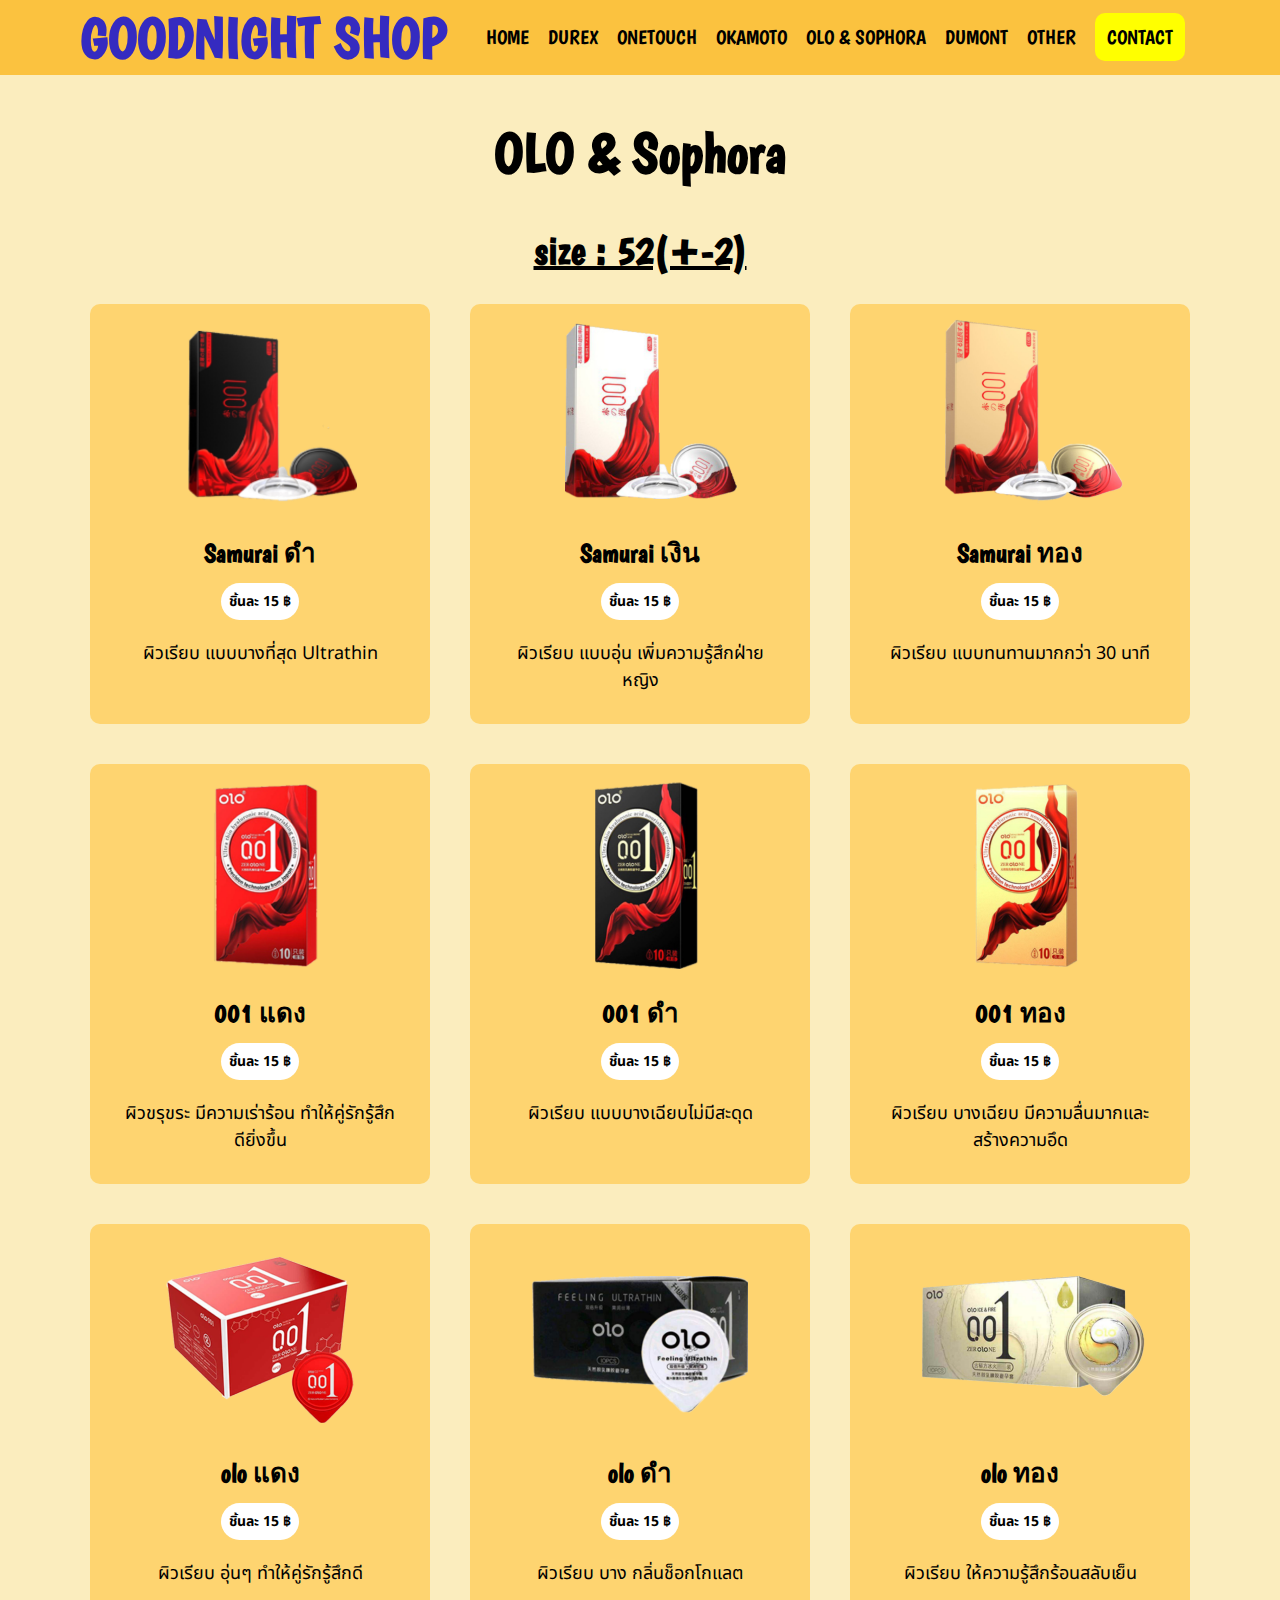
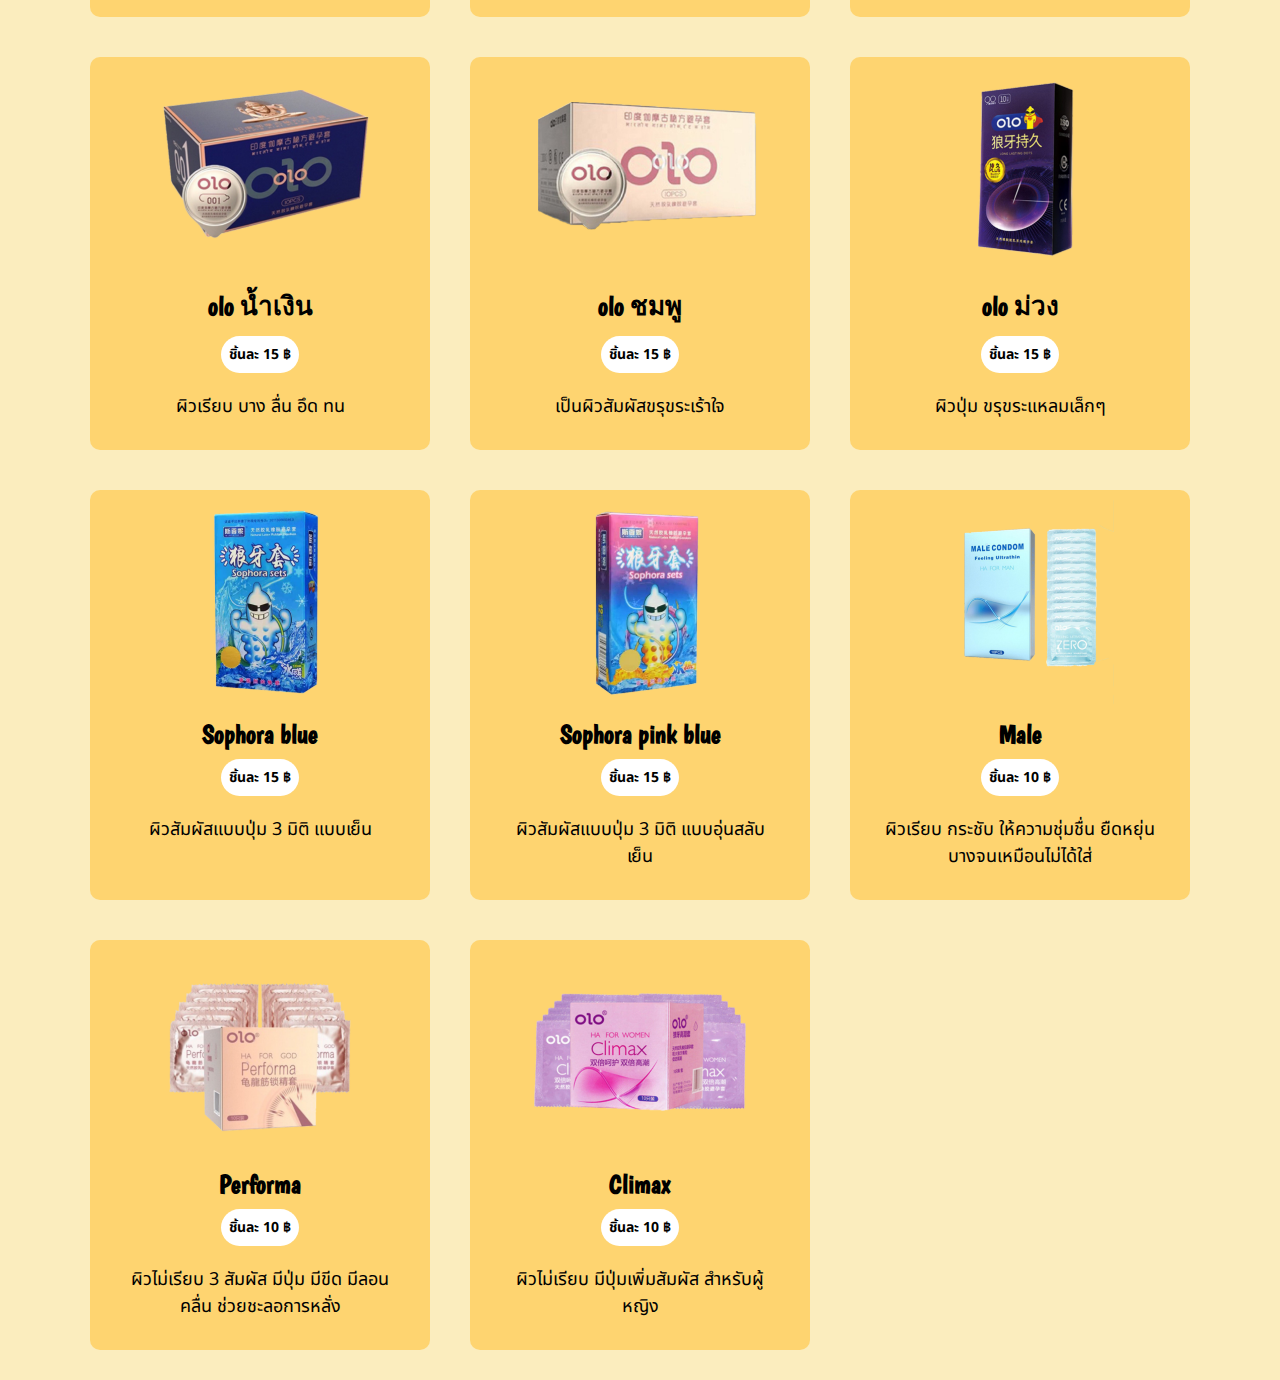
==== page_olo.html @ acbc4075 "Add files via upload" ====
<!DOCTYPE html>
<html lang="en">
<head>
    <meta charset="UTF-8">
    <meta http-equiv="X-UA-Compatible" content="IE=edge">
    <meta name="viewport" content="width=device-width, initial-scale=1.0">
    <title>OLO & Sophora</title>
    <link rel="stylesheet" href="style.css">
    <link rel="stylesheet" href="https://cdnjs.cloudflare.com/ajax/libs/font-awesome/6.1.2/css/all.min.css" integrity="sha512-1sCRPdkRXhBV2PBLUdRb4tMg1w2YPf37qatUFeS7zlBy7jJI8Lf4VHwWfZZfpXtYSLy85pkm9GaYVYMfw5BC1A==" crossorigin="anonymous" referrerpolicy="no-referrer" />
</head>
<body>
    <header>
        <div class="nav">
          <input type="checkbox" id="check">
          <label for="check" class="checkbtn">
              <i class="fa fa-bars"></i>
          </label>  
          <div class="logo">
            <a href="index.html" class="active">Goodnight shop</a>
          </div>

          <ul>
            <li><a href="index.html">Home</a></li>
            <li><a href="page_durex.html">DUREX</a></li>
            <li><a href="page_onetouch.html">ONETOUCH</a></li>
            <li><a href="page_okamoto.html">OKAMOTO</a></li>
            <li><a href="page_olo.html">OLO & SOPHORA</a></li>
            <li><a href="page_dumont.html">DUMONT</a></li>
            <li><a href="page_other.html">OTHER</a></li>
            <!-- <li><a href="about.html" target="_blank">About</a></li> -->
            <li><a class="con" href="https://line.me/ti/g2/PtLPTbnvW4wrSn8e8jEXPaKqJxLhMEvVMEFcNw?utm_source=invitation&utm_medium=link_copy&utm_campaign=default">Contact</a></li>
            <!-- <li><a class="login" href="login.html">Login</a></li> -->
          </ul>
        </div>
  </header>
  <h1>OLO & Sophora</h1>
    <h2>size : 52(+-2)</h2>
  <div class="gallery">
    <div class="area-content">
      <div class="area-grid">

        <div class="grid-item">
          <div class="item-img">
            <img src="shop/samurai_black.png">
          </div>
          <div class="item-text">
            <p>Samurai ดำ</p>
            <div class="money">
              <p>ชิ้นละ 15 ฿</p>
            </div>
                    <a>ผิวเรียบ แบบบางที่สุด Ultrathin</a>
          </div>
          <br>
          
        </div><div class="grid-item">
          <div class="item-img">
            <img src="shop/samurai_sliver.png">
          </div>
          <div class="item-text">
            <p>Samurai เงิน</p>
            <div class="money">
              <p>ชิ้นละ 15 ฿</p>
            </div>
                    <a>ผิวเรียบ แบบอุ่น เพิ่มความรู้สึกฝ่ายหญิง</a>
          </div>
          
        </div><div class="grid-item">
          <div class="item-img">
            <img src="shop/samurai_gold.png">
          </div>
          <div class="item-text">
            <p>Samurai ทอง</p>
            <div class="money">
              <p>ชิ้นละ 15 ฿</p>
            </div>
                    <a>ผิวเรียบ แบบทนทานมากกว่า 30 นาที</a>
          </div>
          
        </div><div class="grid-item">
          <div class="item-img">
            <img src="shop/red.png">
          </div>
          <div class="item-text">
            <p>001 แดง</p>
            <div class="money">
              <p>ชิ้นละ 15 ฿</p>
            </div>
                    <a>ผิวขรุขระ มีความเร่าร้อน ทำให้คู่รักรู้สึกดียิ่งขึ้น</a>
          </div>
          
        </div><div class="grid-item">
          <div class="item-img">
            <img src="shop/black.png">
          </div>
          <div class="item-text">
            <p>001 ดำ</p>
            <div class="money">
              <p>ชิ้นละ 15 ฿</p>
            </div>
                    <a>ผิวเรียบ แบบบางเฉียบไม่มีสะดุด</a>
          </div>
          <br>
          
        </div><div class="grid-item">
          <div class="item-img">
            <img src="shop/gold.png">
          </div>
          <div class="item-text">
            <p>001 ทอง</p>
            <div class="money">
              <p>ชิ้นละ 15 ฿</p>
            </div>
                    <a>ผิวเรียบ บางเฉียบ มีความลื่นมากและสร้างความอึด</a>
          </div>
          
        </div><div class="grid-item">
          <div class="item-img">
            <img src="shop/แดง.png">
          </div>
          <div class="item-text">
            <p>olo แดง</p>
            <div class="money">
              <p>ชิ้นละ 15 ฿</p>
            </div>
                    <a>ผิวเรียบ อุ่นๆ ทำให้คู่รักรู้สึกดี</a>
          </div>
          
        </div><div class="grid-item">
          <div class="item-img">
            <img src="shop/ดำ.png">
          </div>
          <div class="item-text">
            <p>olo ดำ</p>
            <div class="money">
              <p>ชิ้นละ 15 ฿</p>
            </div>
                    <a>ผิวเรียบ บาง กลิ่นช็อกโกแลต</a>
          </div>
          
        </div><div class="grid-item">
          <div class="item-img">
            <img src="shop/ทอง.png">
          </div>
          <div class="item-text">
            <p>olo ทอง</p>
            <div class="money">
              <p>ชิ้นละ 15 ฿</p>
            </div>
                    <a>ผิวเรียบ ให้ความรู้สึกร้อนสลับเย็น</a>
          </div>
          
        </div><div class="grid-item">
          <div class="item-img">
            <img src="shop/น้ำเงิน.png">
          </div>
          <div class="item-text">
            <p>olo น้ำเงิน</p>
            <div class="money">
              <p>ชิ้นละ 15 ฿</p>
            </div>
                    <a>ผิวเรียบ บาง ลื่น อึด ทน </a>
          </div>
          
        </div><div class="grid-item">
          <div class="item-img">
            <img src="shop/ชมพู.png">
          </div>
          <div class="item-text">
            <p>olo ชมพู</p>
            <div class="money">
              <p>ชิ้นละ 15 ฿</p>
            </div>
                    <a>เป็นผิวสัมผัสขรุขระเร้าใจ</a>
          </div>
          
        </div><div class="grid-item">
          <div class="item-img">
            <img src="shop/ม่วง.png">
          </div>
          <div class="item-text">
            <p>olo ม่วง</p>
            <div class="money">
              <p>ชิ้นละ 15 ฿</p>
            </div>
                    <a>ผิวปุ่ม ขรุขระแหลมเล็กๆ</a>
          </div>
          
        </div><div class="grid-item">
          <div class="item-img">
            <img src="shop/blue.png">
          </div>
          <div class="item-text">
            <p>Sophora blue</p>
            <div class="money">
              <p>ชิ้นละ 15 ฿</p>
            </div>
                    <a>ผิวสัมผัสแบบปุ่ม 3 มิติ แบบเย็น</a>
          </div>
          <br>
          
        </div><div class="grid-item">
          <div class="item-img">
            <img src="shop/pinkblue.png">
          </div>
          <div class="item-text">
            <p>Sophora pink blue</p>
            <div class="money">
              <p>ชิ้นละ 15 ฿</p>
            </div>
                    <a>ผิวสัมผัสแบบปุ่ม 3 มิติ แบบอุ่นสลับเย็น</a>
          </div>
          
        </div><div class="grid-item">
          <div class="item-img">
            <img src="shop/zero.png">
          </div>
          <div class="item-text">
            <p>Male</p>
            <div class="money">
              <p>ชิ้นละ 10 ฿</p>
            </div>
                    <a>ผิวเรียบ กระชับ ให้ความชุ่มชื่น 
                        ยืดหยุ่น บางจนเหมือนไม่ได้ใส่</a>
          </div>
          
        </div><div class="grid-item">
          <div class="item-img">
            <img src="shop/performa.png">
          </div>
          <div class="item-text">
            <p>Performa</p>
            <div class="money">
              <p>ชิ้นละ 10 ฿</p>
            </div>
                    <a>ผิวไม่เรียบ 3 สัมผัส มีปุ่ม มีขีด 
                        มีลอนคลื่น ช่วยชะลอการหลั่ง</a>
          </div>
          
        </div><div class="grid-item">
          <div class="item-img">
            <img src="shop/climax.png">
          </div>
          <div class="item-text">
            <p>Climax</p>
            <div class="money">
              <p>ชิ้นละ 10 ฿</p>
            </div>
                    <a>ผิวไม่เรียบ มีปุ่มเพิ่มสัมผัส
                        สำหรับผู้หญิง</a>
          </div>
          
        </div>

      </div>
    </div>
  </div>
    
</body>
</html>
---- style.css ----
@import url('https://fonts.googleapis.com/css2?family=Merriweather:wght@400;700&family=Rubik&display=swap');
@import url('https://fonts.googleapis.com/css2?family=Noto+Sans+Thai&display=swap');
@import url('https://fonts.googleapis.com/css2?family=Boogaloo&family=Noto+Sans+Thai&display=swap');
@import url('https://fonts.googleapis.com/css2?family=Boogaloo&family=Londrina+Shadow&family=Noto+Sans+Thai&display=swap');
*{
    margin: 0;
    padding: 0;
    box-sizing: border-box;
}
body{
    background-color: #FBEDBE;
}
.img_page{
    width: 100%;
    height: auto;
}
.nav{
    width: 100%;
    height: 75px;
    background-color: #FBC23F;
    line-height: 75px;
    padding: 0 80px;
    display: inline-block;
}
.nav .logo{
    float: left;
}
.nav .logo a{
    font-size: 3.5rem;
    font-weight: 600;
    color: #352bc0;
    
    text-decoration: none;
    text-transform: uppercase;
    font-family: 'Boogaloo', cursive;
    
}
.nav ul{
    float: right;
}
.nav ul li{
    margin-right: 15px;
    list-style: none;
    display: inline-block;
}
.nav ul li a{
    font-size: 20px;
    text-decoration: none;
    color: black;
    text-transform: uppercase;
    font-family: 'Boogaloo', cursive;
}
.nav ul li a:hover{
    background-color: white;
    padding: 8px;
    border-radius: 10px;
    transition: .3s;
}
.checkbtn{
    font-size: 25px;
    cursor: pointer;
    float: right;
    display: none;
}
#check{
    display: none;
}
@media screen and (max-width:1200px){
    .nav{ 
        padding: 0 50px;
        background-color: #FBC23F;
        border-radius: 10px;
        transition: 0.5s;
    }
    .nav .logo a{
        font-size: 30px;
    }
    .checkbtn{
        display: block;
    }
    .nav ul{
        width: 100%;
        height: auto;
        background-color: bisque;
        position: absolute;
        top: 75px;
        left: -100%;
        text-align: center;
        transition: .4s ease;
    }
    .nav ul li{
        padding: 6px 25px;
        margin: 10px 0;
        display: block;
        font-size: 1rem;
        
    }
    .nav ul li:hover{
        background-color: rgb(237, 118, 75);
        transition: .3s;
    }
    .nav ul li a:hover,a.login{
        background: none;
    }
    #check:checked ~ ul{
        left: 0;
    }
    
}
.con{
    background: yellow;
    padding: 12px;
    border-radius: 10px;
}
.login{
    background-color: rgb(244, 255, 86);
    padding: 10px;
    border-radius: 6px;
}
.area-content{
    max-width: 1100px;
    width: 100%;
    margin: 30px auto;
    border-radius: 50%;
}
.area-grid{
    display: grid;
    grid-template-columns: 1fr 1fr 1fr;
    gap: 40px;
}
.grid-item{
    text-align: center;
    background-color: #fed470;
    border-radius: 10px;
    transition: .2s;
}
.grid-item:hover{
    transform: scale(1.1);
}
.item-img img{
    width: 80%;
    height: auto;
    margin-top: 10px;
    border-radius: 10px;
    margin-bottom: 10px;
    
    
}
.item-text{
    padding-bottom: 20px;
}
h1{
    text-align: center;
    margin: 40px 0;
    font-size: 3.5rem;
    font-family: 'Boogaloo', cursive;
}
h2{
    text-align: center;
    font-size: 2.5rem;
    font-family: 'Boogaloo', cursive;
    text-decoration: underline;
}
.information{
    width: 100%;
    text-align: center;
}
.main_infor{
    padding: 8px;
}
.main{
    text-align: left;
}
.item-text .money p{
    background-color: white;
    display: inline-block;
    font-size: 14px;
    margin: 10px 0;
    padding: 8px;
    border-radius: 20px;
    font-family: 'Noto Sans Thai', sans-serif;
}
.price{ 
    background-color: white;
    display: inline-block;
    padding: 8px;
    margin: 15px 10px;
    border-radius: 20px;
    
}

.item-text p{
    font-size: 26px;
    font-weight: bold;
    font-family: 'Boogaloo', cursive;
}
.item-text a{
    
    margin: 10px 0;
    width: 80%;
    font-size: 18px;
    display: inline-block;
    font-family: 'Noto Sans Thai', sans-serif;
}
.item-text .size{
    text-decoration: underline;
}
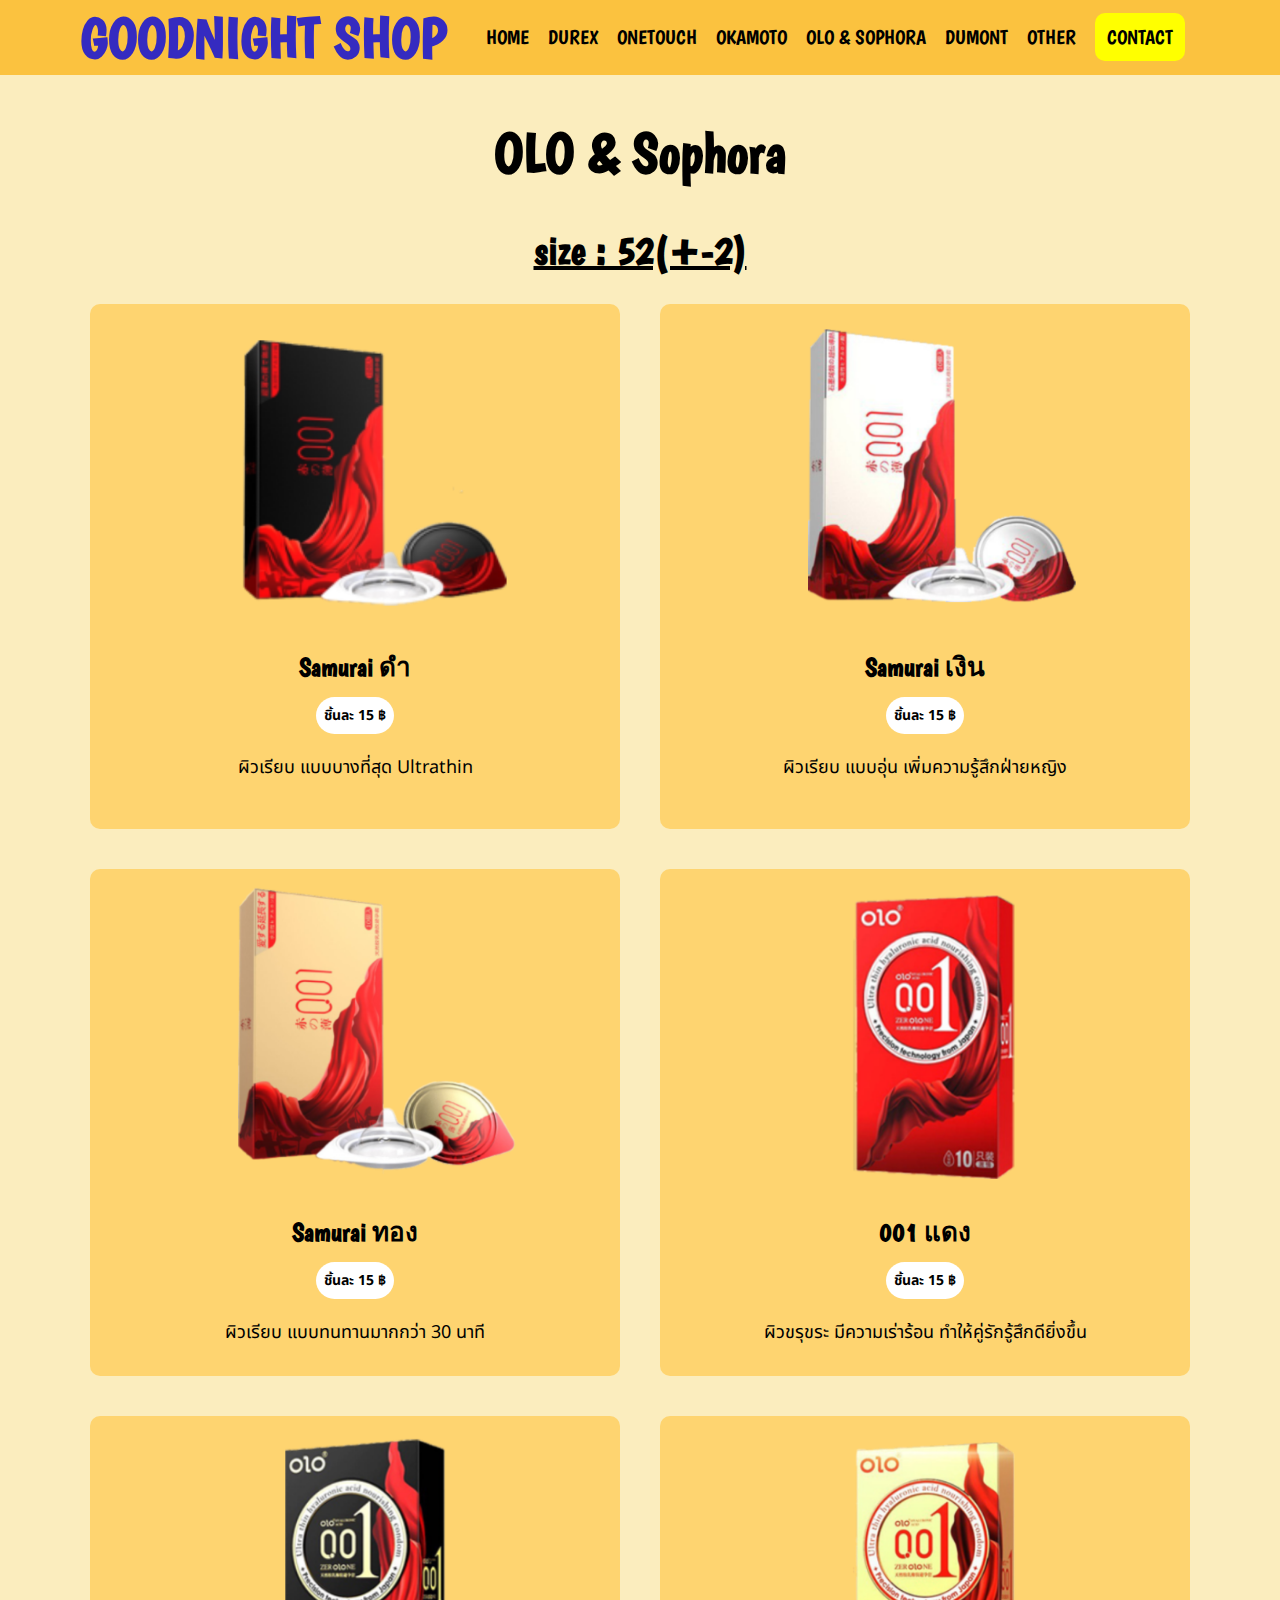
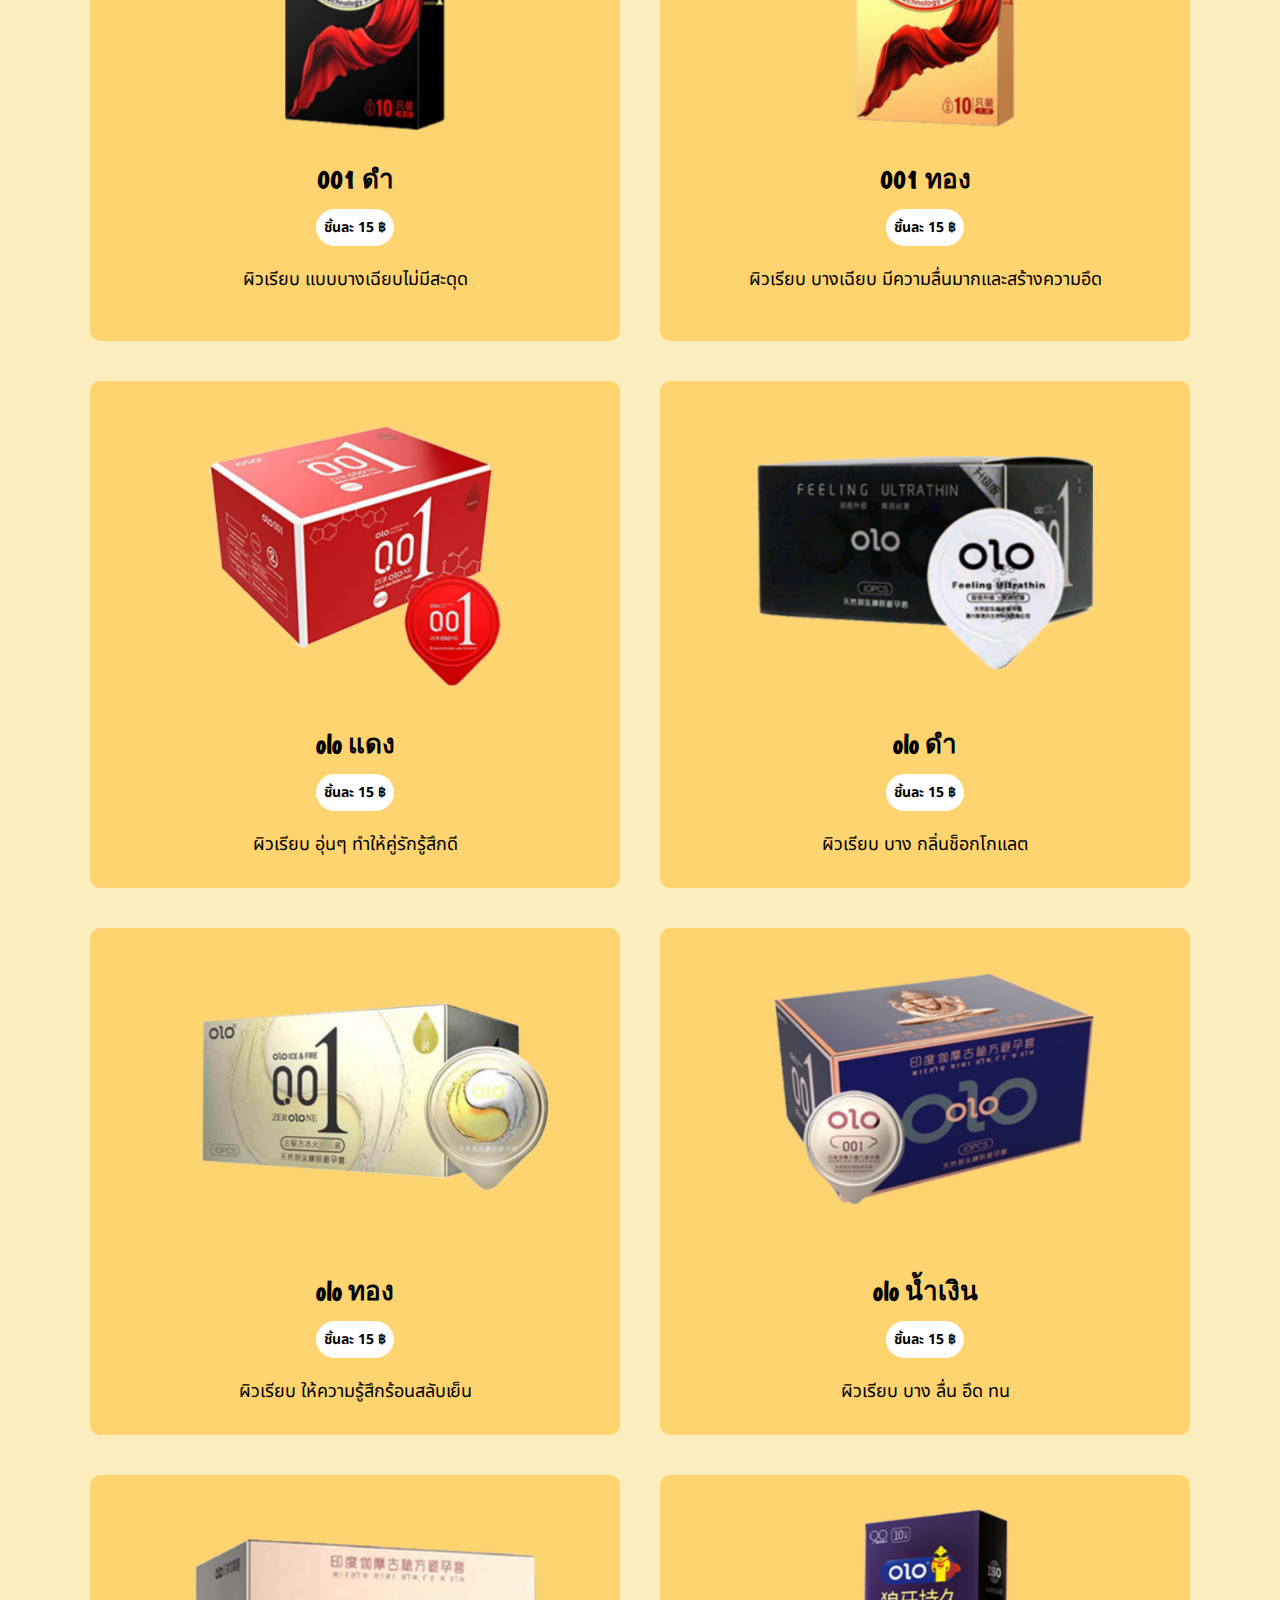
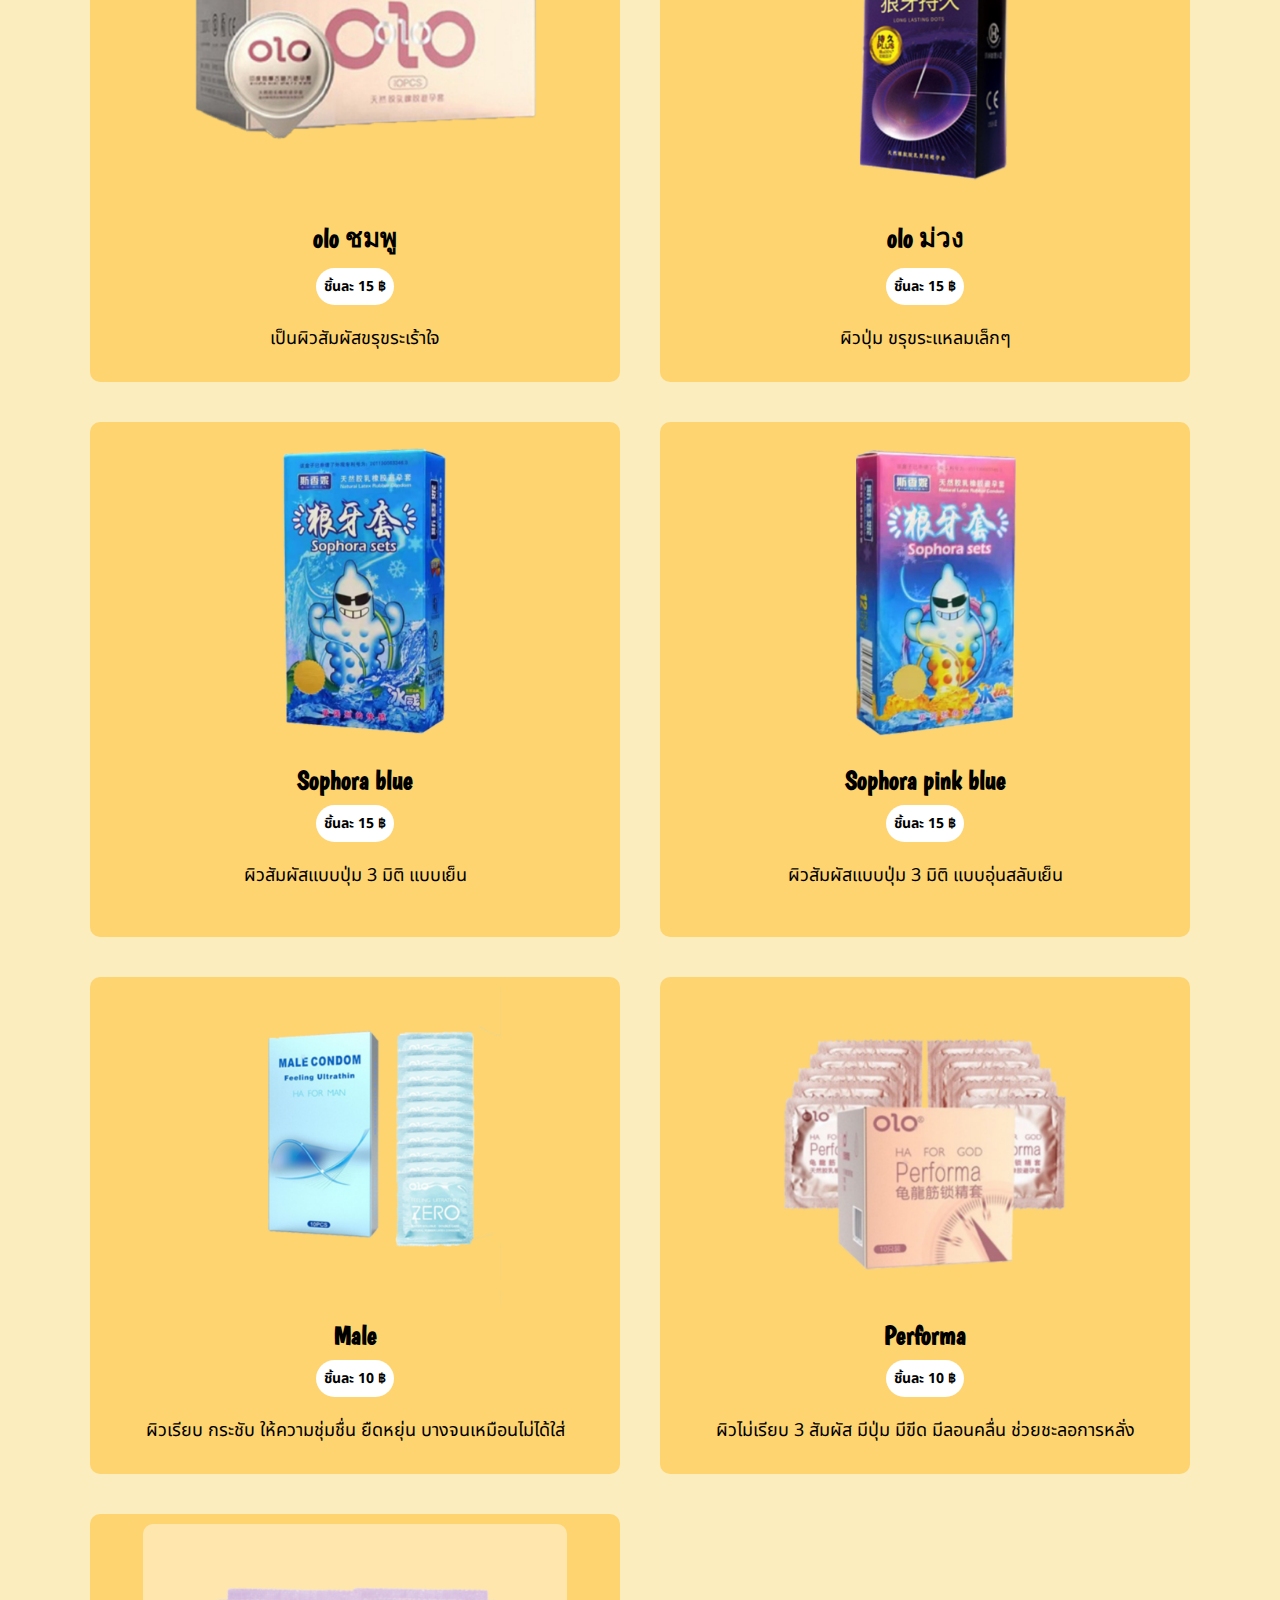
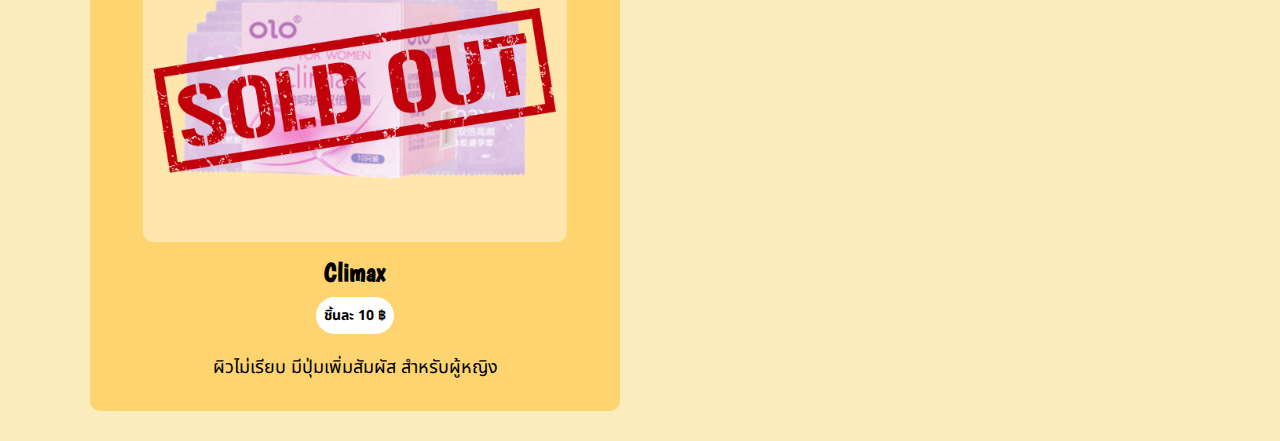
==== commit fa4b9d80: "Update page_olo.html" ====
--- a/page_olo.html
+++ b/page_olo.html
@@ -238,7 +238,7 @@
           
         </div><div class="grid-item">
           <div class="item-img">
-            <img src="shop/climax.png">
+            <img src="shop/0climax.png">
           </div>
           <div class="item-text">
             <p>Climax</p>
@@ -256,4 +256,4 @@
   </div>
     
 </body>
-</html>+</html>
--- a/style.css
+++ b/style.css
@@ -125,7 +125,7 @@
 }
 .area-grid{
     display: grid;
-    grid-template-columns: 1fr 1fr 1fr;
+    grid-template-columns: 1fr 1fr;
     gap: 40px;
 }
 .grid-item{
@@ -204,4 +204,4 @@
 }
 .item-text .size{
     text-decoration: underline;
-}+}
